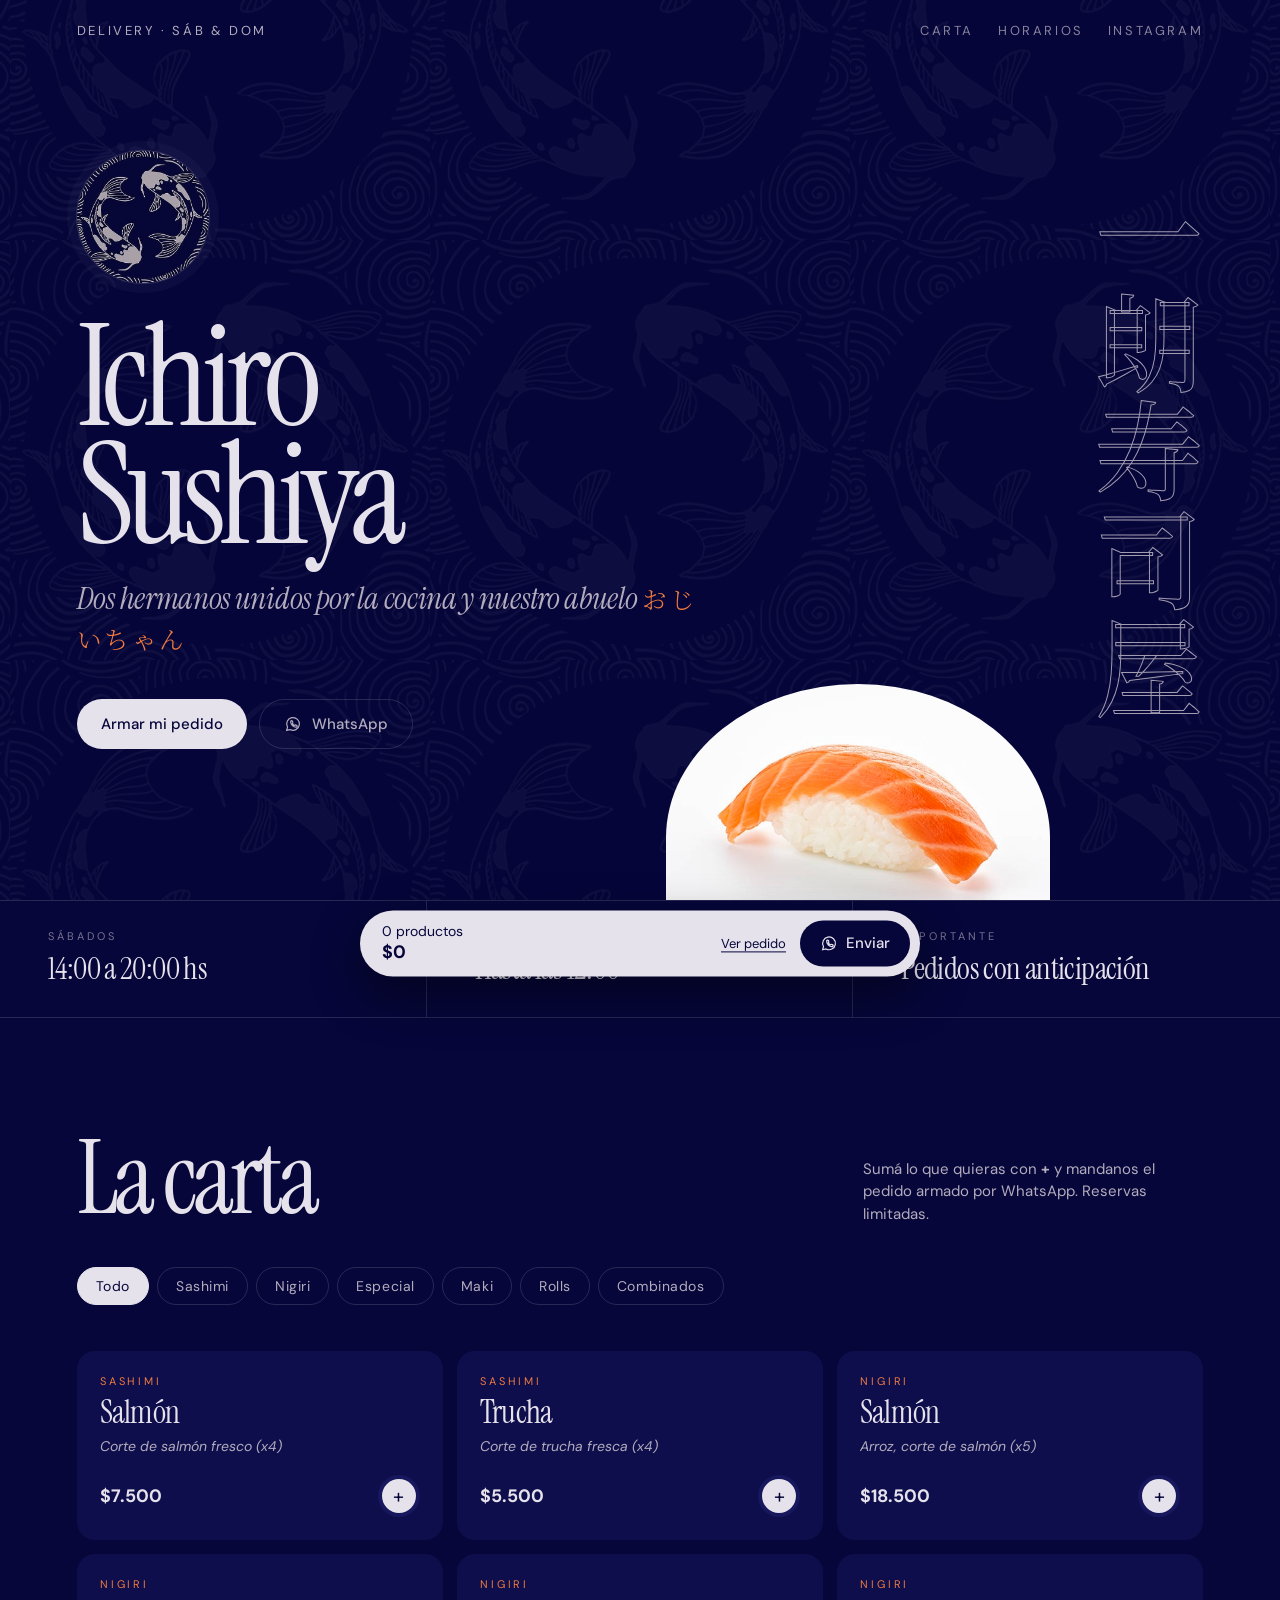
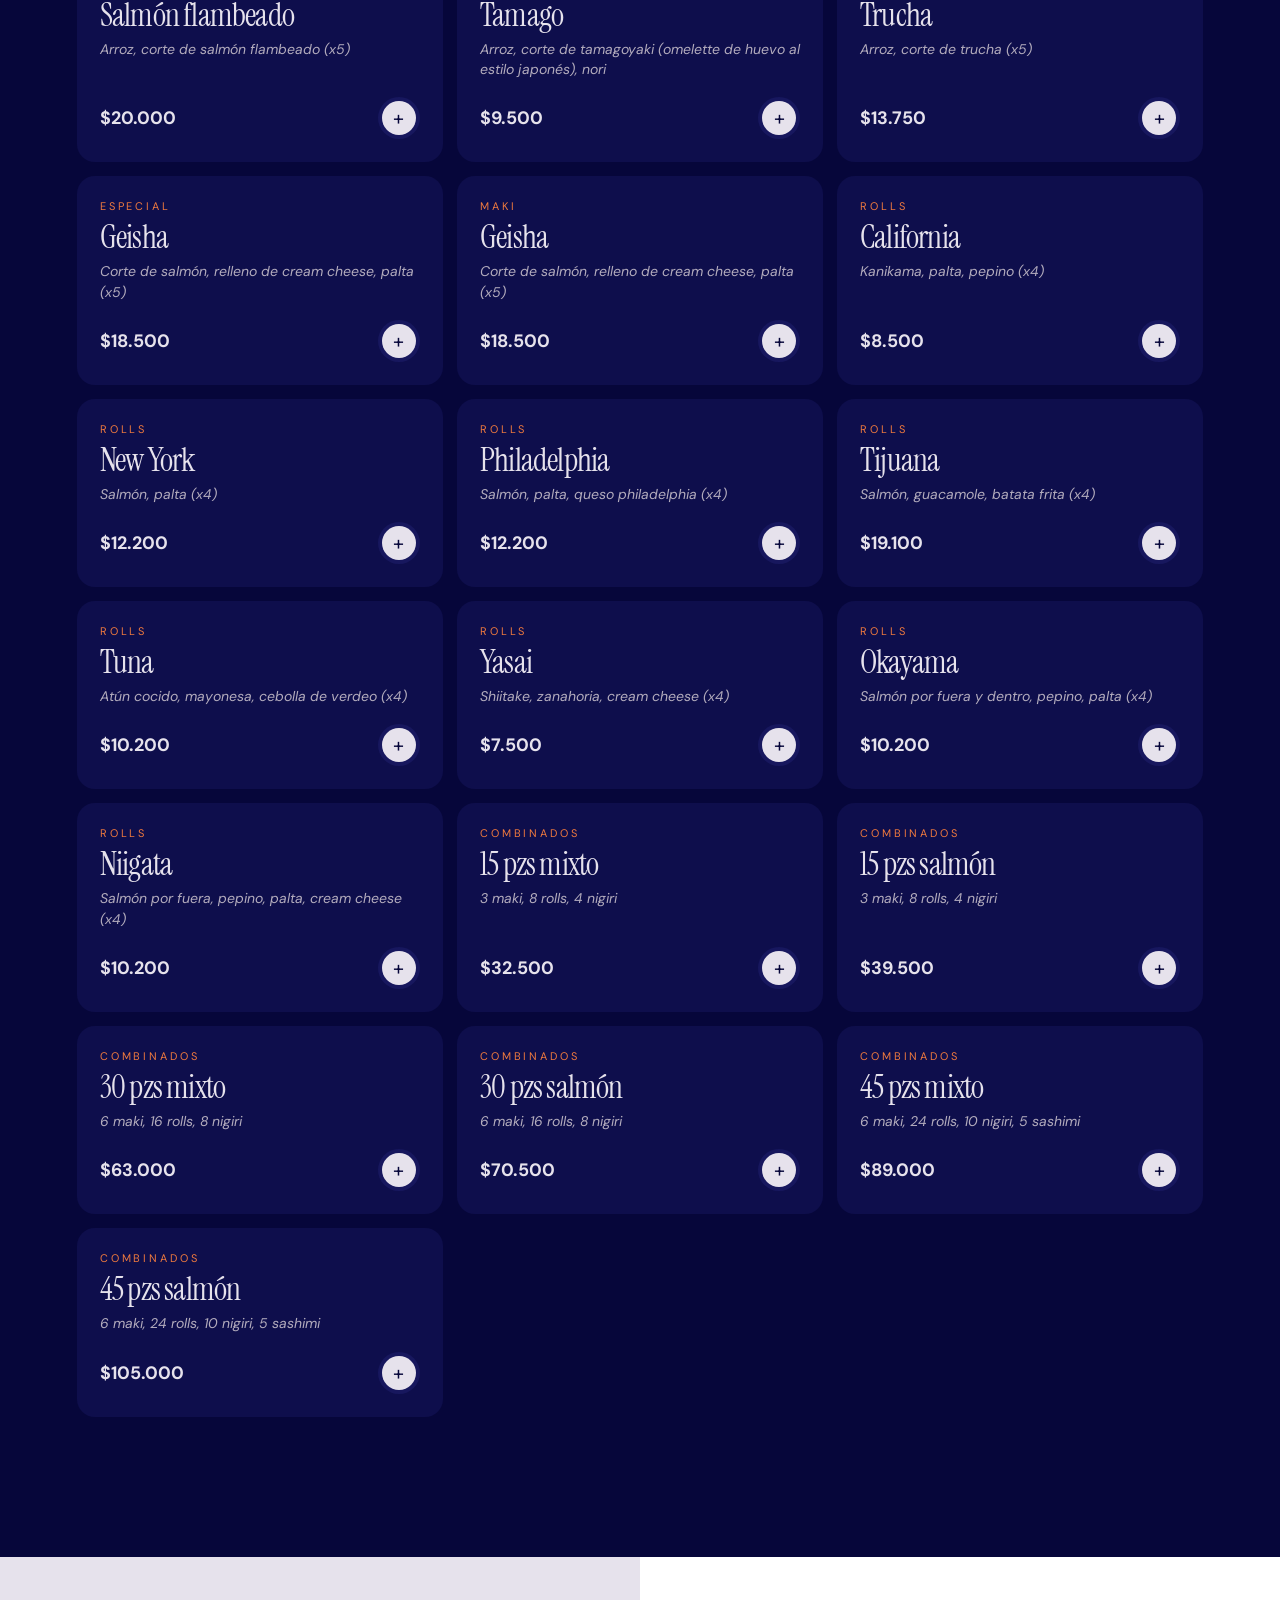
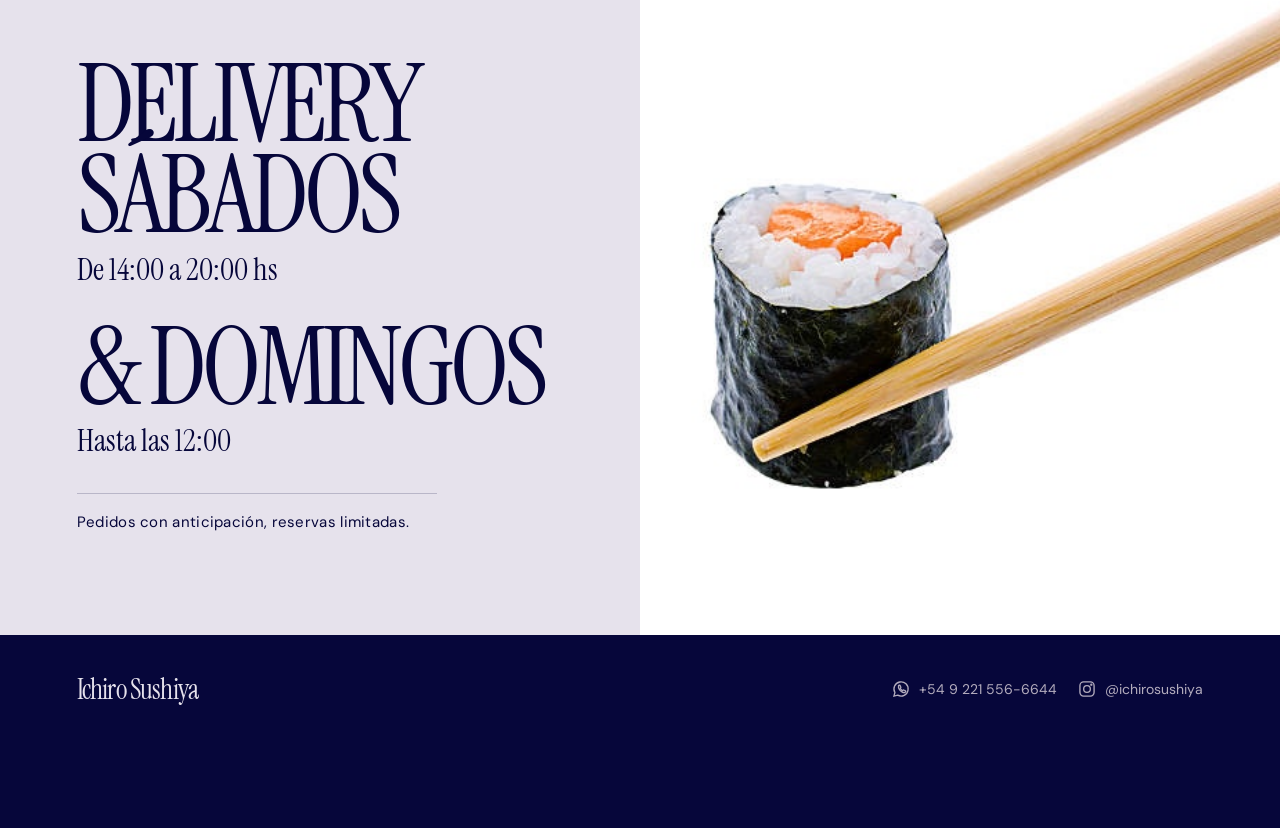
==== prototipo-b/index.html @ 8e9660f6 "Ichiro Sushiya: dos prototipos de la web (A Tríptico, B Noche) Co-Authored-By: Claude Opus 5.5 <nore" ====
<!doctype html>
<html lang="es">
<head>
<meta charset="utf-8">
<meta name="viewport" content="width=device-width, initial-scale=1">
<title>Ichiro Sushiya</title>
<meta name="description" content="Ichiro Sushiya — armá tu pedido y mandalo por WhatsApp. Delivery sábados y domingos.">
<link rel="preconnect" href="https://fonts.googleapis.com">
<link rel="preconnect" href="https://fonts.gstatic.com" crossorigin>
<!-- Fuentes provisorias: se reemplazan cuando lleguen las del Canva -->
<link href="https://fonts.googleapis.com/css2?family=Instrument+Serif:ital@0;1&family=DM+Sans:ital,wght@0,400;0,500;0,700;1,400&family=Noto+Serif+JP:wght@300;500&display=swap" rel="stylesheet">
<style>
  :root {
    --navy: #06063a;
    --navy-2: #0e0e4c;
    --navy-3: #17175e;
    --lila: #b3acbd;
    --lila-claro: #e6e2ec;
    --salmon: #f07a3e;
    --linea: rgba(179, 172, 189, .2);
    --font-display: "Instrument Serif", Georgia, serif;
    --font-body: "DM Sans", system-ui, sans-serif;
    --font-jp: "Noto Serif JP", serif;
  }
  * { box-sizing: border-box; margin: 0; padding: 0; }
  html { scroll-behavior: smooth; }
  body { background: var(--navy); color: var(--lila); font-family: var(--font-body); -webkit-font-smoothing: antialiased; overflow-x: hidden; }
  a { color: inherit; }
  button { font: inherit; color: inherit; background: none; border: 0; cursor: pointer; }

  /* ---------- Hero ---------- */
  .hero { position: relative; min-height: 100svh; display: grid; grid-template-columns: 1fr auto; align-items: center; padding: 32px clamp(16px, 6vw, 96px); overflow: hidden; }
  .hero::before { /* olas del koi de fondo */
    content: ""; position: absolute; inset: -10%; background: url(../assets/img/koi.jpg) center/420px repeat; opacity: .05; pointer-events: none;
  }
  .top { position: absolute; inset: 0 0 auto 0; display: flex; justify-content: space-between; align-items: center; padding: 22px clamp(16px, 6vw, 96px); z-index: 2; font-size: 13px; letter-spacing: .2em; text-transform: uppercase; }
  .top a { text-decoration: none; opacity: .75; }
  .top a:hover { opacity: 1; }
  .top nav { display: flex; gap: 24px; }
  .hero-texto { position: relative; z-index: 1; max-width: 640px; }
  .hero-texto .koi { width: 132px; aspect-ratio: 1; border-radius: 50%; background: url(../assets/img/koi.jpg) center/cover; margin-bottom: 36px; animation: girar 50s linear infinite; box-shadow: 0 0 0 1px var(--linea), 0 0 0 10px rgba(179,172,189,.04); }
  @keyframes girar { to { transform: rotate(360deg); } }
  .hero h1 { font-family: var(--font-display); font-weight: 400; font-size: clamp(64px, 11vw, 168px); line-height: .84; letter-spacing: -.05em; color: var(--lila-claro); }
  .hero .lema { font-family: var(--font-display); font-style: italic; font-size: clamp(22px, 2.4vw, 32px); margin-top: 24px; letter-spacing: -.01em; }
  .hero .lema span { font-family: var(--font-jp); font-style: normal; font-weight: 300; font-size: .8em; letter-spacing: .1em; color: var(--salmon); }
  .hero .acciones { display: flex; flex-wrap: wrap; gap: 12px; margin-top: 40px; }
  .btn { display: inline-flex; align-items: center; gap: 10px; padding: 14px 24px; border-radius: 999px; font-weight: 500; font-size: 15px; text-decoration: none; transition: transform .15s, background .2s; }
  .btn:active { transform: scale(.97); }
  .btn-1 { background: var(--lila-claro); color: var(--navy); }
  .btn-1:hover { background: #fff; }
  .btn-2 { border: 1px solid var(--linea); }
  .btn-2:hover { background: var(--navy-2); }
  .btn svg { width: 18px; height: 18px; }
  .kanji { position: relative; z-index: 1; writing-mode: vertical-rl; font-family: var(--font-jp); font-weight: 500; font-size: clamp(72px, 12vh, 132px); line-height: 1.02; color: transparent; -webkit-text-stroke: 1px var(--lila); opacity: .9; }
  .salmon-flota { position: absolute; right: clamp(120px, 18vw, 300px); bottom: -40px; width: clamp(260px, 30vw, 460px); aspect-ratio: 1.5; background: url(../assets/img/nigiri.jpg) center/cover; border-radius: 50% 50% 0 0 / 60% 60% 0 0; mix-blend-mode: normal; z-index: 0; filter: saturate(1.05); }

  /* ---------- Info strip ---------- */
  .strip { display: grid; grid-template-columns: repeat(3, 1fr); border-block: 1px solid var(--linea); }
  .strip div { padding: 28px clamp(16px, 4vw, 48px); border-right: 1px solid var(--linea); }
  .strip div:last-child { border-right: 0; }
  .strip small { display: block; font-size: 11px; letter-spacing: .28em; text-transform: uppercase; opacity: .65; margin-bottom: 6px; }
  .strip b { font-family: var(--font-display); font-weight: 400; font-size: clamp(24px, 2.4vw, 32px); color: var(--lila-claro); letter-spacing: -.02em; }

  /* ---------- Carta con pedido ---------- */
  .carta { padding: clamp(64px, 9vw, 120px) clamp(16px, 6vw, 96px) 140px; }
  .carta-head { display: flex; flex-wrap: wrap; align-items: end; justify-content: space-between; gap: 16px; margin-bottom: 28px; }
  .carta-head h2 { font-family: var(--font-display); font-weight: 400; font-size: clamp(52px, 8vw, 110px); line-height: .9; letter-spacing: -.045em; color: var(--lila-claro); }
  .carta-head p { max-width: 340px; font-size: 15px; line-height: 1.5; }
  .tabs { position: sticky; top: 0; z-index: 5; display: flex; gap: 8px; overflow-x: auto; padding: 14px 0; margin-bottom: 32px; background: var(--navy); scrollbar-width: none; }
  .tabs::-webkit-scrollbar { display: none; }
  .tabs button { flex: none; padding: 9px 18px; border-radius: 999px; border: 1px solid var(--linea); font-size: 14px; letter-spacing: .04em; transition: background .2s, color .2s; }
  .tabs button[aria-pressed="true"] { background: var(--lila-claro); color: var(--navy); border-color: var(--lila-claro); }
  .grid { display: grid; grid-template-columns: repeat(auto-fill, minmax(280px, 1fr)); gap: 14px; }
  .card { display: flex; flex-direction: column; gap: 8px; padding: 22px; border-radius: 18px; background: var(--navy-2); border: 1px solid transparent; transition: border-color .2s; }
  .card:hover { border-color: var(--linea); }
  .card .cat { font-size: 11px; letter-spacing: .26em; text-transform: uppercase; color: var(--salmon); }
  .card h3 { font-family: var(--font-display); font-weight: 400; font-size: 32px; line-height: 1; letter-spacing: -.025em; color: var(--lila-claro); }
  .card p { font-size: 14px; line-height: 1.45; font-style: italic; flex: 1; }
  .card .pie { display: flex; align-items: center; justify-content: space-between; margin-top: 10px; }
  .card .precio { font-weight: 700; font-size: 18px; color: var(--lila-claro); font-variant-numeric: tabular-nums; }
  .qty { display: flex; align-items: center; gap: 4px; background: var(--navy-3); border-radius: 999px; padding: 4px; }
  .qty button { width: 34px; height: 34px; border-radius: 50%; display: grid; place-items: center; font-size: 20px; line-height: 1; }
  .qty button:hover { background: rgba(255,255,255,.08); }
  .qty .mas { background: var(--lila-claro); color: var(--navy); }
  .qty .mas:hover { background: #fff; }
  .qty span { min-width: 20px; text-align: center; font-weight: 700; font-variant-numeric: tabular-nums; }
  .qty:not(.activa) .menos, .qty:not(.activa) span { display: none; }

  /* ---------- Barra de pedido ---------- */
  .pedido { position: fixed; left: 50%; bottom: 16px; z-index: 30; width: min(calc(100% - 32px), 560px); transform: translate(-50%, 140%); transition: transform .35s cubic-bezier(.2,.8,.2,1); }
  .pedido.visible { transform: translate(-50%, 0); }
  .pedido-barra { display: flex; align-items: center; gap: 14px; padding: 10px 10px 10px 22px; border-radius: 999px; background: var(--lila-claro); color: var(--navy); box-shadow: 0 18px 50px rgba(0,0,0,.45); }
  .pedido-barra .res { flex: 1; font-size: 14px; line-height: 1.25; }
  .pedido-barra .res b { display: block; font-size: 18px; font-variant-numeric: tabular-nums; }
  .pedido-barra .ver { font-size: 13px; text-decoration: underline; text-underline-offset: 3px; }
  .pedido-barra .enviar { display: inline-flex; align-items: center; gap: 8px; background: var(--navy); color: var(--lila-claro); padding: 13px 20px; border-radius: 999px; font-weight: 500; font-size: 15px; text-decoration: none; }
  .pedido-barra .enviar svg { width: 18px; height: 18px; }
  .detalle { display: none; margin-bottom: 10px; padding: 18px 22px; border-radius: 22px; background: var(--lila-claro); color: var(--navy); box-shadow: 0 18px 50px rgba(0,0,0,.45); max-height: 50vh; overflow: auto; }
  .pedido.abierto .detalle { display: block; }
  .detalle li { display: flex; justify-content: space-between; gap: 12px; padding: 8px 0; border-bottom: 1px solid rgba(6,6,58,.12); font-size: 15px; list-style: none; }
  .detalle li:last-child { border-bottom: 0; }
  .detalle .vaciar { margin-top: 10px; font-size: 13px; text-decoration: underline; opacity: .7; }

  /* ---------- Delivery ---------- */
  .delivery { display: grid; grid-template-columns: 1fr 1fr; align-items: stretch; background: var(--lila-claro); color: var(--navy); }
  .delivery .txt { padding: clamp(56px, 8vw, 110px) clamp(16px, 6vw, 96px); }
  .delivery h2 { font-family: var(--font-display); font-weight: 400; font-size: clamp(56px, 8.5vw, 124px); line-height: .84; letter-spacing: -.045em; text-transform: uppercase; }
  .delivery .h { font-family: var(--font-display); font-size: clamp(22px, 2.4vw, 32px); margin: 8px 0 32px; }
  .delivery .aviso { font-size: 15px; letter-spacing: .02em; border-top: 1px solid rgba(6,6,58,.2); padding-top: 18px; max-width: 360px; }
  .delivery .foto { background: #fff url(../assets/img/maki.jpg) center/cover no-repeat; min-height: 380px; }

  footer { display: flex; flex-wrap: wrap; gap: 20px; justify-content: space-between; align-items: center; padding: 36px clamp(16px, 6vw, 96px) 120px; font-size: 14px; }
  footer .redes { display: flex; gap: 20px; }
  footer .redes a { display: inline-flex; gap: 8px; align-items: center; text-decoration: none; }
  footer svg { width: 20px; height: 20px; }
  footer .marca { font-family: var(--font-display); font-size: 28px; letter-spacing: -.03em; color: var(--lila-claro); }

  @media (max-width: 820px) {
    .top nav { display: none; }
    .hero { grid-template-columns: 1fr; align-content: center; padding-top: 88px; padding-bottom: 220px; }
    .kanji { position: absolute; right: 12px; top: 84px; font-size: 56px; opacity: .5; }
    .salmon-flota { right: -40px; width: 300px; }
    .strip { grid-template-columns: 1fr; }
    .strip div { border-right: 0; border-bottom: 1px solid var(--linea); }
    .strip div:last-child { border-bottom: 0; }
    .delivery { grid-template-columns: 1fr; }
    .pedido-barra .ver { display: none; }
  }
</style>
</head>
<body>

<svg width="0" height="0" style="position:absolute">
  <symbol id="i-wa" viewBox="0 0 24 24"><path fill="none" stroke="currentColor" stroke-width="1.6" d="M3.5 20.5l1.2-4.3A8.5 8.5 0 1 1 8 19.4zM9 8.2c.3-.6.6-.7 1-.7h.5c.2 0 .4.1.5.4l.8 1.8c.1.2 0 .5-.1.7l-.6.7c.6 1.2 1.6 2.2 2.8 2.8l.7-.6c.2-.2.5-.2.7-.1l1.8.8c.3.1.4.3.4.5v.5c0 .4-.1.7-.7 1-.6.3-1.6.5-3.3-.3a9 9 0 0 1-4-4c-.8-1.7-.6-2.7-.3-3.3z"/></symbol>
  <symbol id="i-ig" viewBox="0 0 24 24"><g fill="none" stroke="currentColor" stroke-width="1.6"><rect x="3.5" y="3.5" width="17" height="17" rx="4.5"/><circle cx="12" cy="12" r="4"/><circle cx="17.2" cy="6.8" r=".6" fill="currentColor"/></g></symbol>
</svg>

<header class="hero">
  <div class="top">
    <span>Delivery · Sáb &amp; Dom</span>
    <nav><a href="#carta">Carta</a><a href="#delivery">Horarios</a><a class="js-ig" href="#" target="_blank" rel="noopener">Instagram</a></nav>
  </div>
  <div class="hero-texto">
    <div class="koi" role="img" aria-label="Dos peces koi"></div>
    <h1>Ichiro<br>Sushiya</h1>
    <p class="lema">Dos hermanos unidos por la cocina y nuestro abuelo <span lang="ja">おじいちゃん</span></p>
    <div class="acciones">
      <a class="btn btn-1" href="#carta">Armar mi pedido</a>
      <a class="btn btn-2 js-wa" href="#" target="_blank" rel="noopener"><svg><use href="#i-wa"/></svg>WhatsApp</a>
    </div>
  </div>
  <div class="kanji" lang="ja" aria-hidden="true">一朗寿司屋</div>
  <div class="salmon-flota" aria-hidden="true"></div>
</header>

<div class="strip">
  <div><small>Sábados</small><b>14:00 a 20:00 hs</b></div>
  <div><small>Domingos</small><b>Hasta las 12:00</b></div>
  <div><small>Importante</small><b>Pedidos con anticipación</b></div>
</div>

<section class="carta" id="carta">
  <div class="carta-head">
    <h2>La carta</h2>
    <p>Sumá lo que quieras con <b>+</b> y mandanos el pedido armado por WhatsApp. Reservas limitadas.</p>
  </div>
  <div class="tabs" id="tabs" role="toolbar" aria-label="Categorías"></div>
  <div class="grid" id="grid"></div>
</section>

<section class="delivery" id="delivery">
  <div class="txt">
    <h2>Delivery<br>sábados</h2>
    <div class="h">De 14:00 a 20:00 hs</div>
    <h2>&amp; domingos</h2>
    <div class="h">Hasta las 12:00</div>
    <p class="aviso">Pedidos con anticipación, reservas limitadas.</p>
  </div>
  <div class="foto" role="img" aria-label="Maki de salmón con palitos"></div>
</section>

<footer>
  <span class="marca">Ichiro Sushiya</span>
  <div class="redes">
    <a class="js-wa" href="#" target="_blank" rel="noopener"><svg><use href="#i-wa"/></svg><span class="js-wa-label"></span></a>
    <a class="js-ig" href="#" target="_blank" rel="noopener"><svg><use href="#i-ig"/></svg><span class="js-ig-label"></span></a>
  </div>
</footer>

<div class="pedido" id="pedido">
  <div class="detalle"><ul id="detalle-lista"></ul><button class="vaciar" id="vaciar">Vaciar pedido</button></div>
  <div class="pedido-barra">
    <div class="res"><span id="res-cant"></span><b id="res-total"></b></div>
    <button class="ver" id="ver">Ver pedido</button>
    <a class="enviar" id="enviar" href="#" target="_blank" rel="noopener"><svg><use href="#i-wa"/></svg>Enviar</a>
  </div>
</div>

<script src="../assets/menu.js"></script>
<script>
  const D = window.ICHIRO;
  const waBase = "https://wa.me/" + D.whatsapp + "?text=";
  document.querySelectorAll(".js-wa").forEach(a => a.href = waBase + encodeURIComponent("¡Hola Ichiro Sushiya! Quiero hacer un pedido."));
  document.querySelectorAll(".js-ig").forEach(a => a.href = "https://instagram.com/" + D.instagram);
  document.querySelectorAll(".js-wa-label").forEach(s => s.textContent = D.whatsappLabel);
  document.querySelectorAll(".js-ig-label").forEach(s => s.textContent = "@" + D.instagram);

  const esc = s => s.replace(/[&<>"]/g, c => ({ "&": "&amp;", "<": "&lt;", ">": "&gt;", '"': "&quot;" }[c]));
  const items = D.categorias.flatMap(c => c.items.map((it, i) => ({ ...it, id: c.id + "-" + i, cat: c.nombre, catId: c.id })));
  const carrito = {};
  let filtro = "todo";

  // Tabs
  const tabs = document.getElementById("tabs");
  tabs.innerHTML = [{ id: "todo", nombre: "Todo" }, ...D.categorias]
    .map(c => `<button data-cat="${c.id}" aria-pressed="${c.id === filtro}">${esc(c.nombre)}</button>`).join("");
  tabs.addEventListener("click", e => {
    const b = e.target.closest("button"); if (!b) return;
    filtro = b.dataset.cat;
    tabs.querySelectorAll("button").forEach(x => x.setAttribute("aria-pressed", x === b));
    pintar();
  });

  // Tarjetas
  const grid = document.getElementById("grid");
  function pintar() {
    grid.innerHTML = items.filter(it => filtro === "todo" || it.catId === filtro).map(it => {
      const q = carrito[it.id] || 0;
      return `<article class="card">
        <span class="cat">${esc(it.cat)}</span>
        <h3>${esc(it.n)}</h3>
        <p>${esc(it.d)}</p>
        <div class="pie">
          <span class="precio">${precio(it.p)}</span>
          <div class="qty ${q ? "activa" : ""}" data-id="${it.id}">
            <button class="menos" aria-label="Quitar ${esc(it.n)}">−</button>
            <span>${q}</span>
            <button class="mas" aria-label="Agregar ${esc(it.n)}">+</button>
          </div>
        </div>
      </article>`;
    }).join("");
  }
  grid.addEventListener("click", e => {
    const b = e.target.closest("button"); if (!b) return;
    const id = b.parentElement.dataset.id;
    carrito[id] = Math.max(0, (carrito[id] || 0) + (b.classList.contains("mas") ? 1 : -1));
    if (!carrito[id]) delete carrito[id];
    pintar(); actualizar();
  });

  // Pedido
  const pedido = document.getElementById("pedido");
  function actualizar() {
    const sel = items.filter(it => carrito[it.id]);
    const cant = sel.reduce((s, it) => s + carrito[it.id], 0);
    const total = sel.reduce((s, it) => s + carrito[it.id] * it.p, 0);
    pedido.classList.toggle("visible", cant > 0);
    if (!cant) pedido.classList.remove("abierto");
    document.getElementById("res-cant").textContent = cant + (cant === 1 ? " producto" : " productos");
    document.getElementById("res-total").textContent = precio(total);
    document.getElementById("detalle-lista").innerHTML = sel.map(it =>
      `<li><span>${carrito[it.id]} × ${esc(it.cat)} ${esc(it.n)}</span><b>${precio(carrito[it.id] * it.p)}</b></li>`).join("");
    const msg = "¡Hola Ichiro Sushiya! Quiero hacer este pedido:\n\n" +
      sel.map(it => `• ${carrito[it.id]} × ${it.cat} ${it.n} — ${precio(carrito[it.id] * it.p)}`).join("\n") +
      `\n\nTotal: ${precio(total)}\n\nDía y horario: `;
    document.getElementById("enviar").href = waBase + encodeURIComponent(msg);
  }
  document.getElementById("ver").onclick = () => pedido.classList.toggle("abierto");
  document.getElementById("vaciar").onclick = () => { for (const k in carrito) delete carrito[k]; pintar(); actualizar(); };

  pintar(); actualizar();
</script>
</body>
</html>
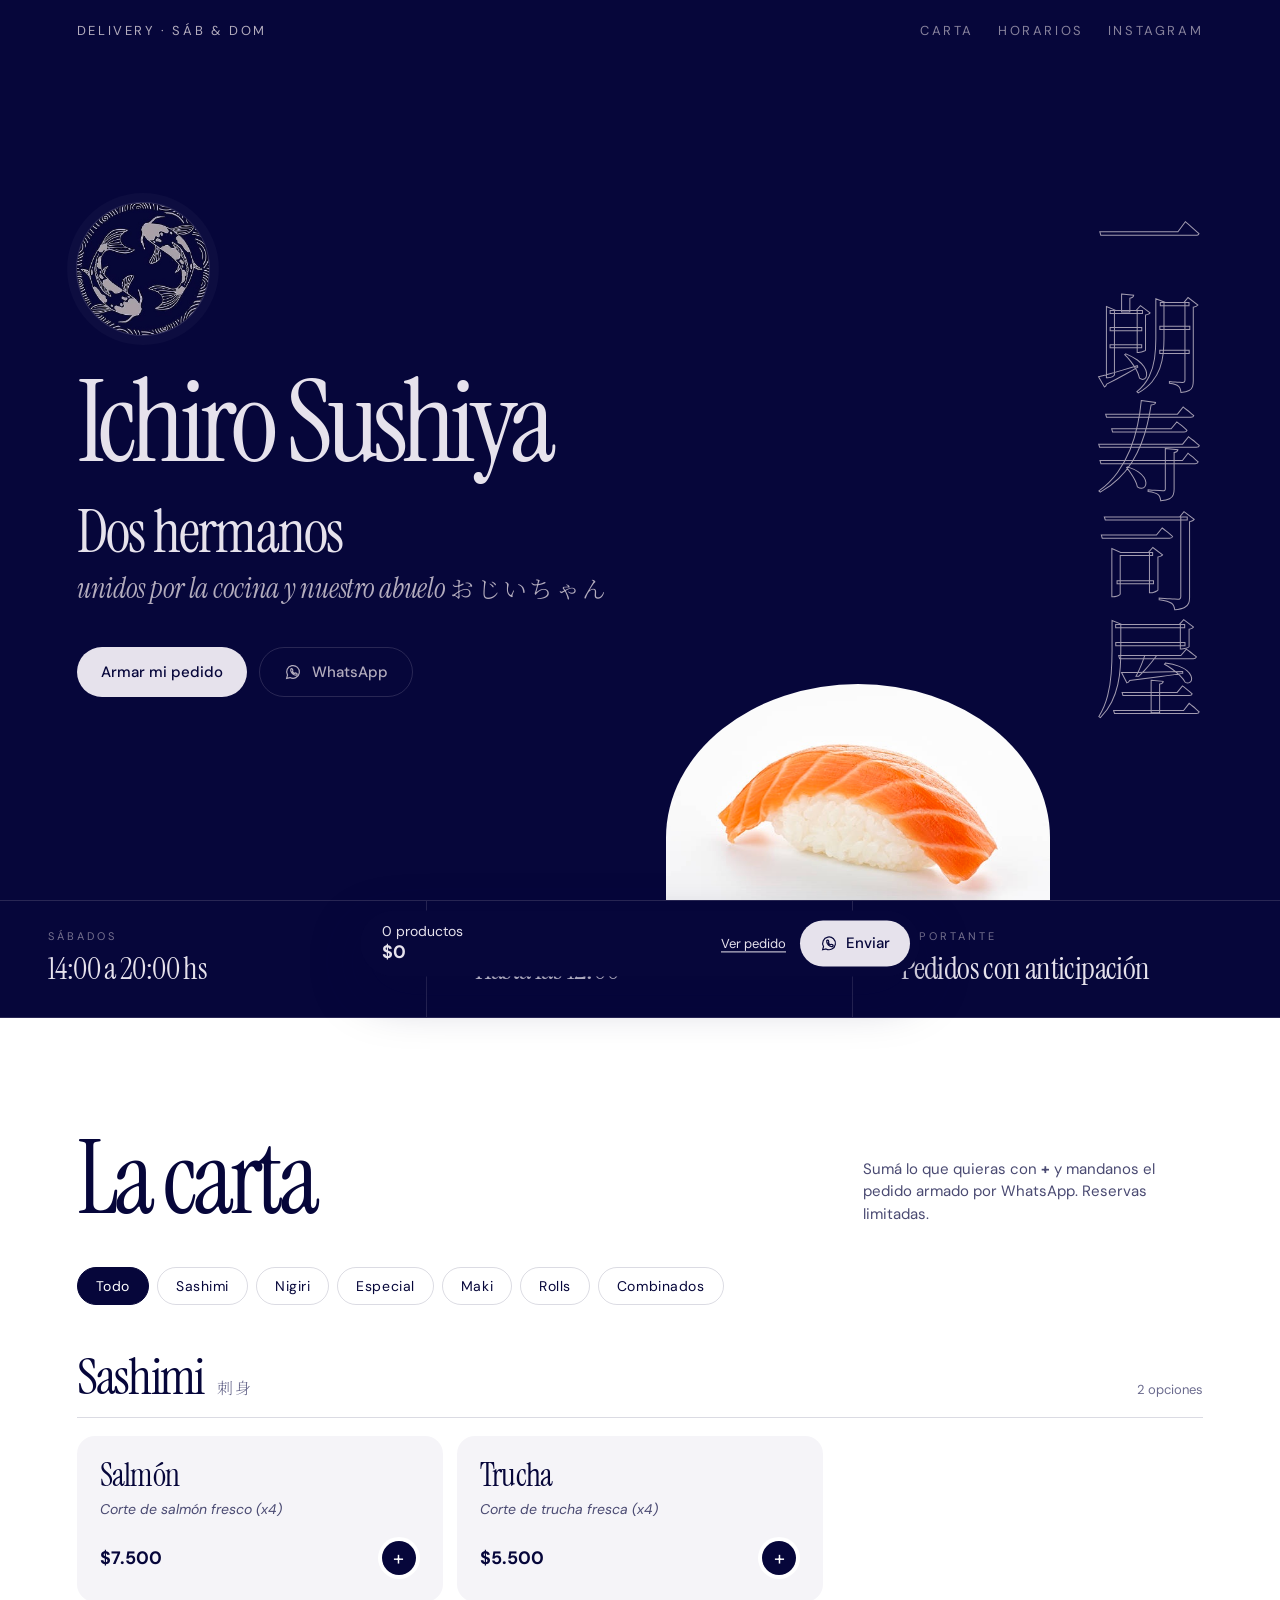
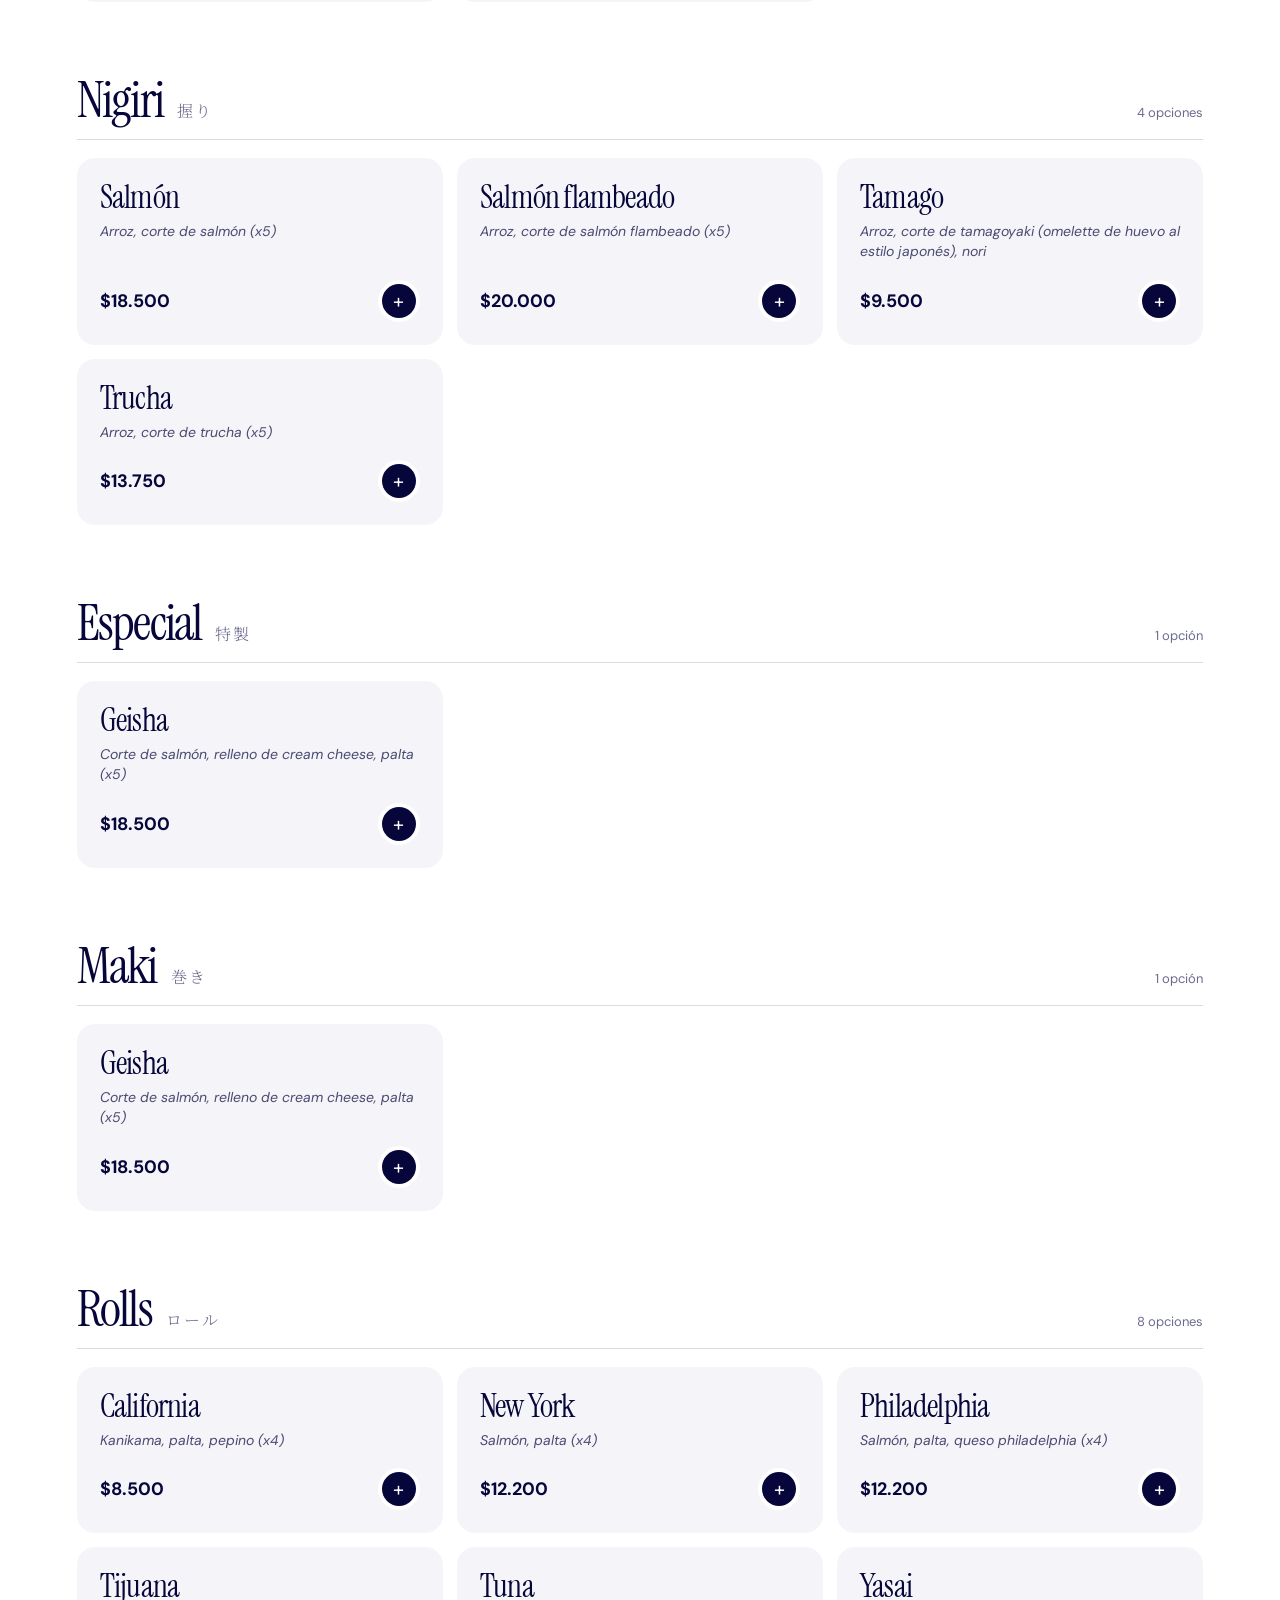
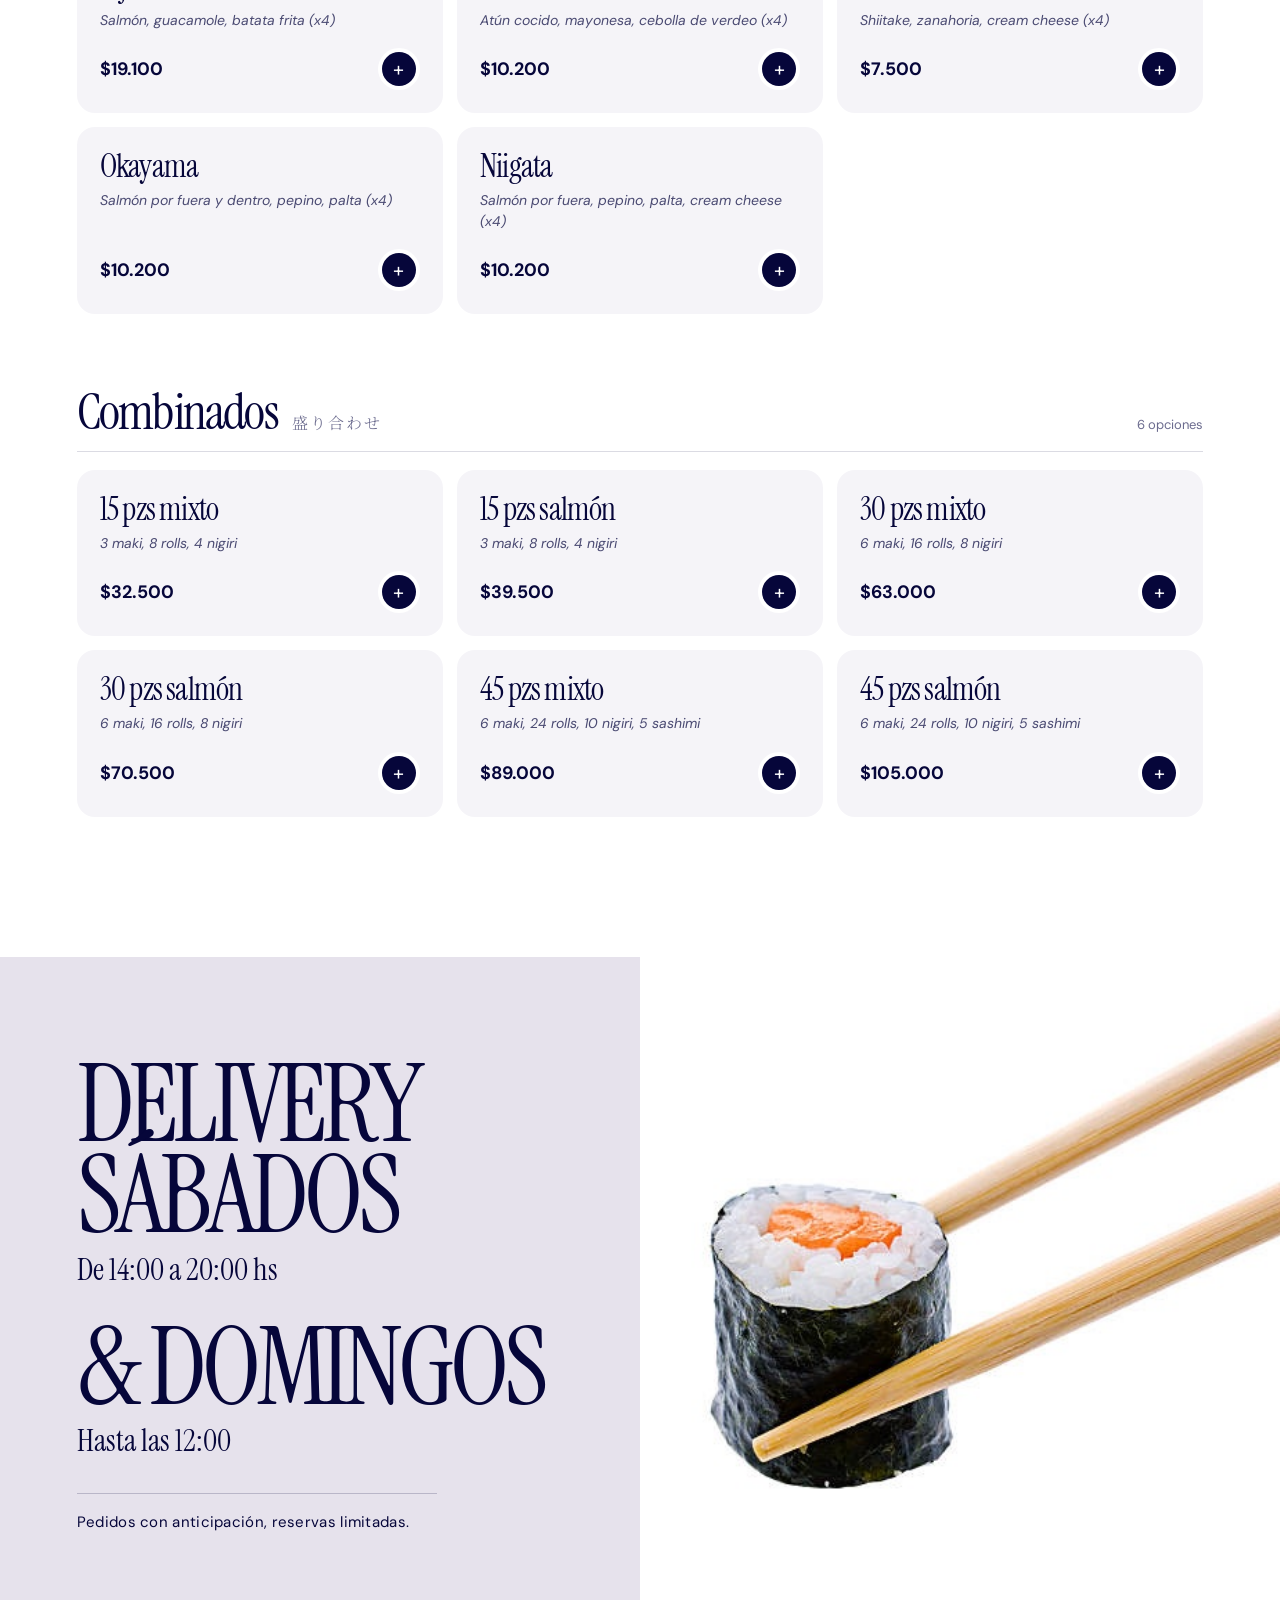
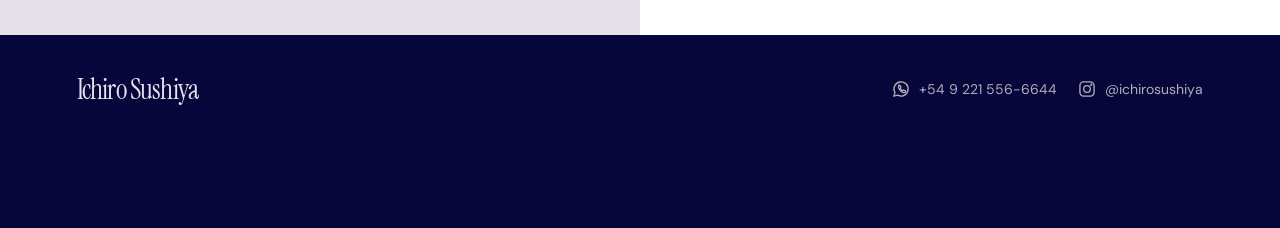
==== commit 06fd7b58: "Prototipo B: fondo liso, nombre en una línea, «Dos hermanos» destacado y carta en blanco por seccion" ====
--- a/prototipo-b/index.html
+++ b/prototipo-b/index.html
@@ -30,19 +30,18 @@
 
   /* ---------- Hero ---------- */
   .hero { position: relative; min-height: 100svh; display: grid; grid-template-columns: 1fr auto; align-items: center; padding: 32px clamp(16px, 6vw, 96px); overflow: hidden; }
-  .hero::before { /* olas del koi de fondo */
-    content: ""; position: absolute; inset: -10%; background: url(../assets/img/koi.jpg) center/420px repeat; opacity: .05; pointer-events: none;
-  }
   .top { position: absolute; inset: 0 0 auto 0; display: flex; justify-content: space-between; align-items: center; padding: 22px clamp(16px, 6vw, 96px); z-index: 2; font-size: 13px; letter-spacing: .2em; text-transform: uppercase; }
   .top a { text-decoration: none; opacity: .75; }
   .top a:hover { opacity: 1; }
   .top nav { display: flex; gap: 24px; }
-  .hero-texto { position: relative; z-index: 1; max-width: 640px; }
+  .hero-texto { position: relative; z-index: 1; max-width: 900px; }
   .hero-texto .koi { width: 132px; aspect-ratio: 1; border-radius: 50%; background: url(../assets/img/koi.jpg) center/cover; margin-bottom: 36px; animation: girar 50s linear infinite; box-shadow: 0 0 0 1px var(--linea), 0 0 0 10px rgba(179,172,189,.04); }
   @keyframes girar { to { transform: rotate(360deg); } }
-  .hero h1 { font-family: var(--font-display); font-weight: 400; font-size: clamp(64px, 11vw, 168px); line-height: .84; letter-spacing: -.05em; color: var(--lila-claro); }
-  .hero .lema { font-family: var(--font-display); font-style: italic; font-size: clamp(22px, 2.4vw, 32px); margin-top: 24px; letter-spacing: -.01em; }
-  .hero .lema span { font-family: var(--font-jp); font-style: normal; font-weight: 300; font-size: .8em; letter-spacing: .1em; color: var(--salmon); }
+  .hero h1 { font-family: var(--font-display); font-weight: 400; font-size: clamp(44px, 9vw, 136px); line-height: .9; letter-spacing: -.05em; color: var(--lila-claro); white-space: nowrap; }
+  .hero .lema { margin-top: 28px; }
+  .hero .lema strong { display: block; font-family: var(--font-display); font-weight: 400; font-size: clamp(36px, 4.6vw, 64px); line-height: 1; letter-spacing: -.03em; color: var(--lila-claro); }
+  .hero .lema > span { display: block; font-family: var(--font-display); font-style: italic; font-size: clamp(20px, 2.2vw, 28px); margin-top: 8px; letter-spacing: -.01em; }
+  .hero .lema [lang="ja"] { font-family: var(--font-jp); font-style: normal; font-weight: 300; font-size: .85em; letter-spacing: .1em; white-space: nowrap; }
   .hero .acciones { display: flex; flex-wrap: wrap; gap: 12px; margin-top: 40px; }
   .btn { display: inline-flex; align-items: center; gap: 10px; padding: 14px 24px; border-radius: 999px; font-weight: 500; font-size: 15px; text-decoration: none; transition: transform .15s, background .2s; }
   .btn:active { transform: scale(.97); }
@@ -62,42 +61,49 @@
   .strip b { font-family: var(--font-display); font-weight: 400; font-size: clamp(24px, 2.4vw, 32px); color: var(--lila-claro); letter-spacing: -.02em; }
 
   /* ---------- Carta con pedido ---------- */
-  .carta { padding: clamp(64px, 9vw, 120px) clamp(16px, 6vw, 96px) 140px; }
+  /* Fondo blanco para que la carta resalte */
+  .carta { background: #fff; color: var(--navy); padding: clamp(64px, 9vw, 120px) clamp(16px, 6vw, 96px) 140px; --linea-c: rgba(6, 6, 58, .14); }
   .carta-head { display: flex; flex-wrap: wrap; align-items: end; justify-content: space-between; gap: 16px; margin-bottom: 28px; }
-  .carta-head h2 { font-family: var(--font-display); font-weight: 400; font-size: clamp(52px, 8vw, 110px); line-height: .9; letter-spacing: -.045em; color: var(--lila-claro); }
-  .carta-head p { max-width: 340px; font-size: 15px; line-height: 1.5; }
-  .tabs { position: sticky; top: 0; z-index: 5; display: flex; gap: 8px; overflow-x: auto; padding: 14px 0; margin-bottom: 32px; background: var(--navy); scrollbar-width: none; }
+  .carta-head h2 { font-family: var(--font-display); font-weight: 400; font-size: clamp(52px, 8vw, 110px); line-height: .9; letter-spacing: -.045em; }
+  .carta-head p { max-width: 340px; font-size: 15px; line-height: 1.5; color: #4a4a72; }
+  .tabs { position: sticky; top: 0; z-index: 5; display: flex; gap: 8px; overflow-x: auto; padding: 14px 0; margin-bottom: 16px; background: #fff; scrollbar-width: none; }
   .tabs::-webkit-scrollbar { display: none; }
-  .tabs button { flex: none; padding: 9px 18px; border-radius: 999px; border: 1px solid var(--linea); font-size: 14px; letter-spacing: .04em; transition: background .2s, color .2s; }
-  .tabs button[aria-pressed="true"] { background: var(--lila-claro); color: var(--navy); border-color: var(--lila-claro); }
+  .tabs button { flex: none; padding: 9px 18px; border-radius: 999px; border: 1px solid var(--linea-c); font-size: 14px; letter-spacing: .04em; transition: background .2s, color .2s; }
+  .tabs button:hover { border-color: var(--navy); }
+  .tabs button[aria-pressed="true"] { background: var(--navy); color: #fff; border-color: var(--navy); }
+  .grupo { scroll-margin-top: 80px; }
+  .grupo + .grupo { margin-top: 56px; }
+  .subtitulo { display: flex; align-items: baseline; gap: 14px; padding: 16px 0 14px; margin-bottom: 18px; border-bottom: 1px solid var(--linea-c); }
+  .subtitulo h3 { font-family: var(--font-display); font-weight: 400; font-size: clamp(36px, 4vw, 52px); line-height: 1; letter-spacing: -.035em; }
+  .subtitulo span { font-family: var(--font-jp); font-weight: 300; font-size: 16px; letter-spacing: .12em; color: #6b6b8e; }
+  .subtitulo small { margin-left: auto; font-size: 13px; color: #6b6b8e; }
   .grid { display: grid; grid-template-columns: repeat(auto-fill, minmax(280px, 1fr)); gap: 14px; }
-  .card { display: flex; flex-direction: column; gap: 8px; padding: 22px; border-radius: 18px; background: var(--navy-2); border: 1px solid transparent; transition: border-color .2s; }
-  .card:hover { border-color: var(--linea); }
-  .card .cat { font-size: 11px; letter-spacing: .26em; text-transform: uppercase; color: var(--salmon); }
-  .card h3 { font-family: var(--font-display); font-weight: 400; font-size: 32px; line-height: 1; letter-spacing: -.025em; color: var(--lila-claro); }
-  .card p { font-size: 14px; line-height: 1.45; font-style: italic; flex: 1; }
+  .card { display: flex; flex-direction: column; gap: 8px; padding: 22px; border-radius: 18px; background: #f5f4f8; border: 1px solid transparent; transition: border-color .2s; }
+  .card:hover { border-color: var(--linea-c); }
+  .card h4 { font-family: var(--font-display); font-weight: 400; font-size: 32px; line-height: 1; letter-spacing: -.025em; }
+  .card p { font-size: 14px; line-height: 1.45; font-style: italic; flex: 1; color: #4a4a72; }
   .card .pie { display: flex; align-items: center; justify-content: space-between; margin-top: 10px; }
-  .card .precio { font-weight: 700; font-size: 18px; color: var(--lila-claro); font-variant-numeric: tabular-nums; }
-  .qty { display: flex; align-items: center; gap: 4px; background: var(--navy-3); border-radius: 999px; padding: 4px; }
+  .card .precio { font-weight: 700; font-size: 18px; font-variant-numeric: tabular-nums; }
+  .qty { display: flex; align-items: center; gap: 4px; background: #fff; border-radius: 999px; padding: 4px; }
   .qty button { width: 34px; height: 34px; border-radius: 50%; display: grid; place-items: center; font-size: 20px; line-height: 1; }
-  .qty button:hover { background: rgba(255,255,255,.08); }
-  .qty .mas { background: var(--lila-claro); color: var(--navy); }
-  .qty .mas:hover { background: #fff; }
+  .qty button:hover { background: rgba(6,6,58,.06); }
+  .qty .mas { background: var(--navy); color: #fff; }
+  .qty .mas:hover { background: var(--navy-3); }
   .qty span { min-width: 20px; text-align: center; font-weight: 700; font-variant-numeric: tabular-nums; }
   .qty:not(.activa) .menos, .qty:not(.activa) span { display: none; }
 
   /* ---------- Barra de pedido ---------- */
   .pedido { position: fixed; left: 50%; bottom: 16px; z-index: 30; width: min(calc(100% - 32px), 560px); transform: translate(-50%, 140%); transition: transform .35s cubic-bezier(.2,.8,.2,1); }
   .pedido.visible { transform: translate(-50%, 0); }
-  .pedido-barra { display: flex; align-items: center; gap: 14px; padding: 10px 10px 10px 22px; border-radius: 999px; background: var(--lila-claro); color: var(--navy); box-shadow: 0 18px 50px rgba(0,0,0,.45); }
+  .pedido-barra { display: flex; align-items: center; gap: 14px; padding: 10px 10px 10px 22px; border-radius: 999px; background: var(--navy); color: var(--lila-claro); box-shadow: 0 18px 50px rgba(6,6,58,.35); }
   .pedido-barra .res { flex: 1; font-size: 14px; line-height: 1.25; }
   .pedido-barra .res b { display: block; font-size: 18px; font-variant-numeric: tabular-nums; }
   .pedido-barra .ver { font-size: 13px; text-decoration: underline; text-underline-offset: 3px; }
-  .pedido-barra .enviar { display: inline-flex; align-items: center; gap: 8px; background: var(--navy); color: var(--lila-claro); padding: 13px 20px; border-radius: 999px; font-weight: 500; font-size: 15px; text-decoration: none; }
+  .pedido-barra .enviar { display: inline-flex; align-items: center; gap: 8px; background: var(--lila-claro); color: var(--navy); padding: 13px 20px; border-radius: 999px; font-weight: 500; font-size: 15px; text-decoration: none; }
   .pedido-barra .enviar svg { width: 18px; height: 18px; }
-  .detalle { display: none; margin-bottom: 10px; padding: 18px 22px; border-radius: 22px; background: var(--lila-claro); color: var(--navy); box-shadow: 0 18px 50px rgba(0,0,0,.45); max-height: 50vh; overflow: auto; }
+  .detalle { display: none; margin-bottom: 10px; padding: 18px 22px; border-radius: 22px; background: var(--navy); color: var(--lila-claro); box-shadow: 0 18px 50px rgba(6,6,58,.35); max-height: 50vh; overflow: auto; }
   .pedido.abierto .detalle { display: block; }
-  .detalle li { display: flex; justify-content: space-between; gap: 12px; padding: 8px 0; border-bottom: 1px solid rgba(6,6,58,.12); font-size: 15px; list-style: none; }
+  .detalle li { display: flex; justify-content: space-between; gap: 12px; padding: 8px 0; border-bottom: 1px solid var(--linea); font-size: 15px; list-style: none; }
   .detalle li:last-child { border-bottom: 0; }
   .detalle .vaciar { margin-top: 10px; font-size: 13px; text-decoration: underline; opacity: .7; }
 
@@ -142,8 +148,8 @@
   </div>
   <div class="hero-texto">
     <div class="koi" role="img" aria-label="Dos peces koi"></div>
-    <h1>Ichiro<br>Sushiya</h1>
-    <p class="lema">Dos hermanos unidos por la cocina y nuestro abuelo <span lang="ja">おじいちゃん</span></p>
+    <h1>Ichiro Sushiya</h1>
+    <p class="lema"><strong>Dos hermanos</strong><span>unidos por la cocina y nuestro abuelo <span lang="ja">おじいちゃん</span></span></p>
     <div class="acciones">
       <a class="btn btn-1" href="#carta">Armar mi pedido</a>
       <a class="btn btn-2 js-wa" href="#" target="_blank" rel="noopener"><svg><use href="#i-wa"/></svg>WhatsApp</a>
@@ -165,7 +171,7 @@
     <p>Sumá lo que quieras con <b>+</b> y mandanos el pedido armado por WhatsApp. Reservas limitadas.</p>
   </div>
   <div class="tabs" id="tabs" role="toolbar" aria-label="Categorías"></div>
-  <div class="grid" id="grid"></div>
+  <div id="grid"></div>
 </section>
 
 <section class="delivery" id="delivery">
@@ -223,12 +229,18 @@
 
   // Tarjetas
   const grid = document.getElementById("grid");
+  // Se agrupa por sección: con "Todo" se ven todas con su subtítulo, con un filtro solo esa.
   function pintar() {
-    grid.innerHTML = items.filter(it => filtro === "todo" || it.catId === filtro).map(it => {
+    grid.innerHTML = D.categorias.filter(c => filtro === "todo" || c.id === filtro).map(c => `
+      <div class="grupo" id="sec-${c.id}">
+        <div class="subtitulo"><h3>${esc(c.nombre)}</h3><span lang="ja">${c.jp}</span><small>${c.items.length} ${c.items.length === 1 ? "opción" : "opciones"}</small></div>
+        <div class="grid">${items.filter(it => it.catId === c.id).map(tarjeta).join("")}</div>
+      </div>`).join("");
+  }
+  function tarjeta(it) {
       const q = carrito[it.id] || 0;
       return `<article class="card">
-        <span class="cat">${esc(it.cat)}</span>
-        <h3>${esc(it.n)}</h3>
+        <h4>${esc(it.n)}</h4>
         <p>${esc(it.d)}</p>
         <div class="pie">
           <span class="precio">${precio(it.p)}</span>
@@ -239,7 +251,6 @@
           </div>
         </div>
       </article>`;
-    }).join("");
   }
   grid.addEventListener("click", e => {
     const b = e.target.closest("button"); if (!b) return;
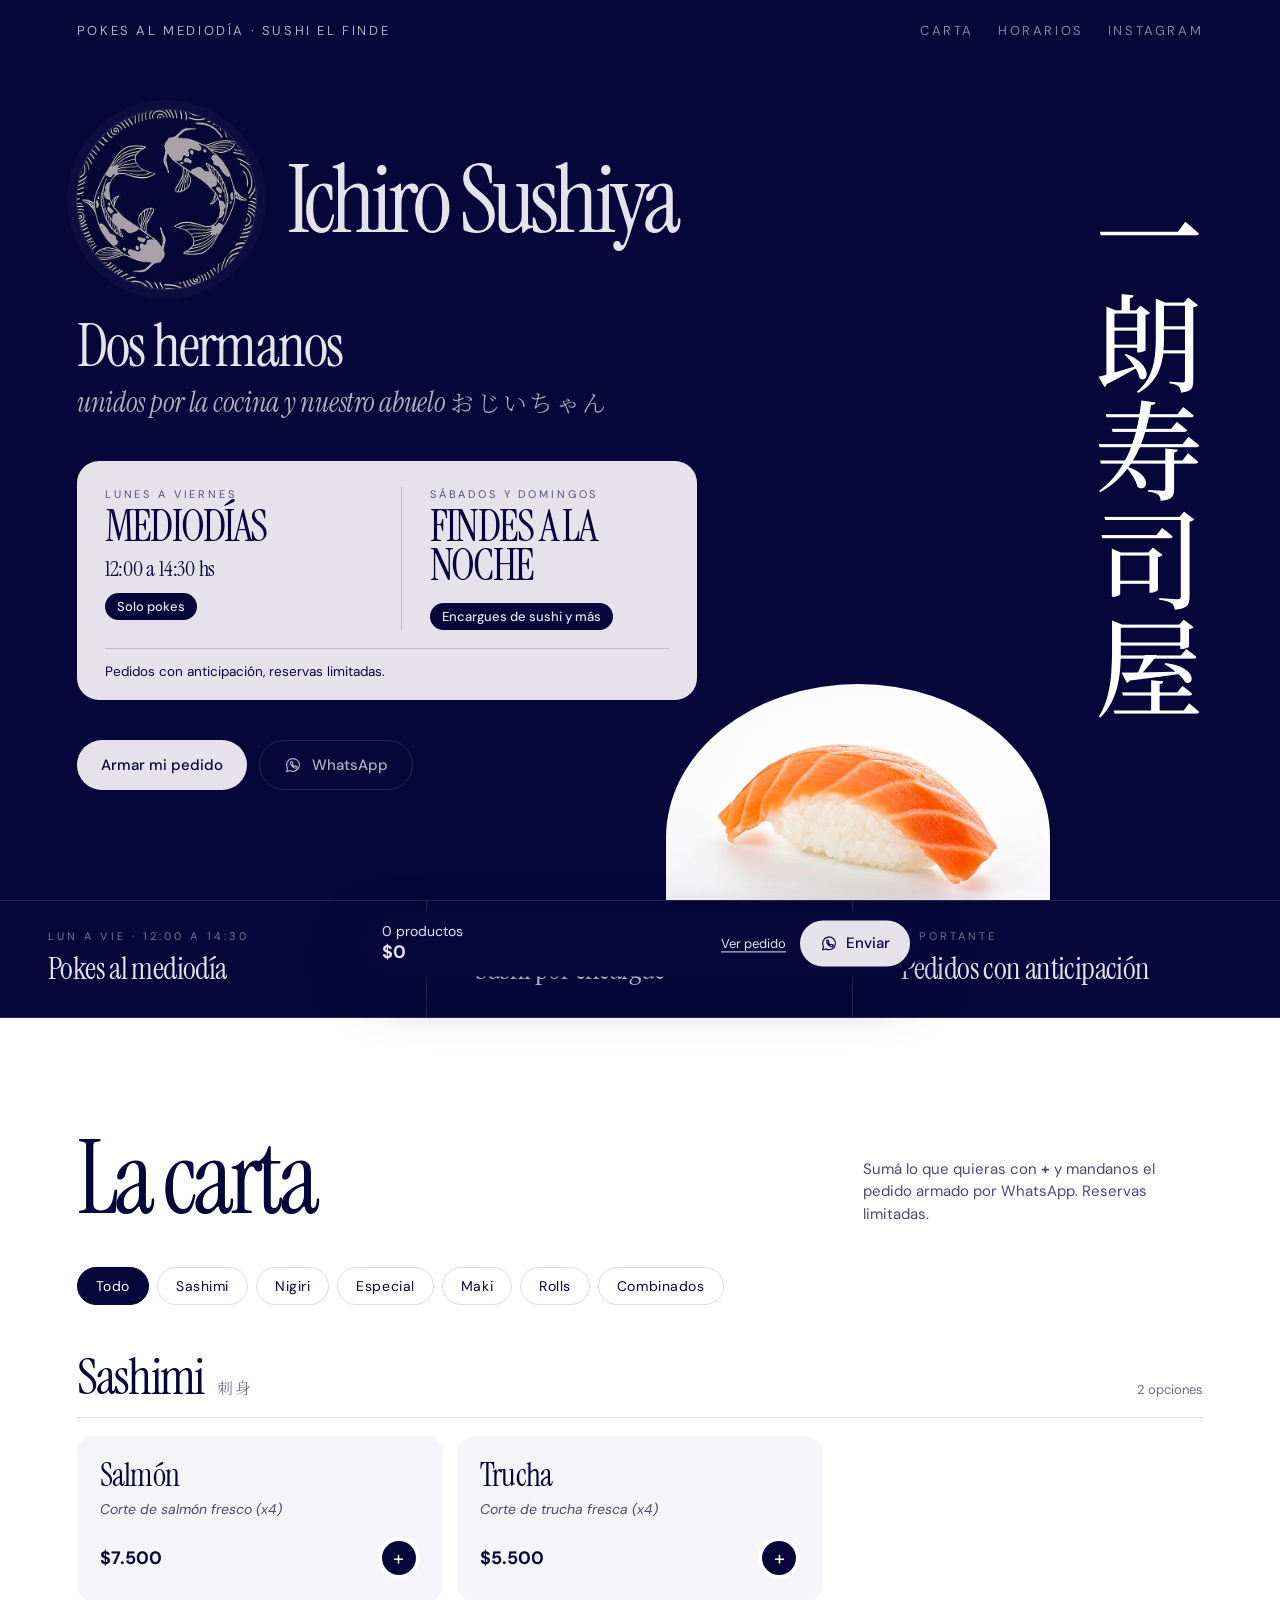
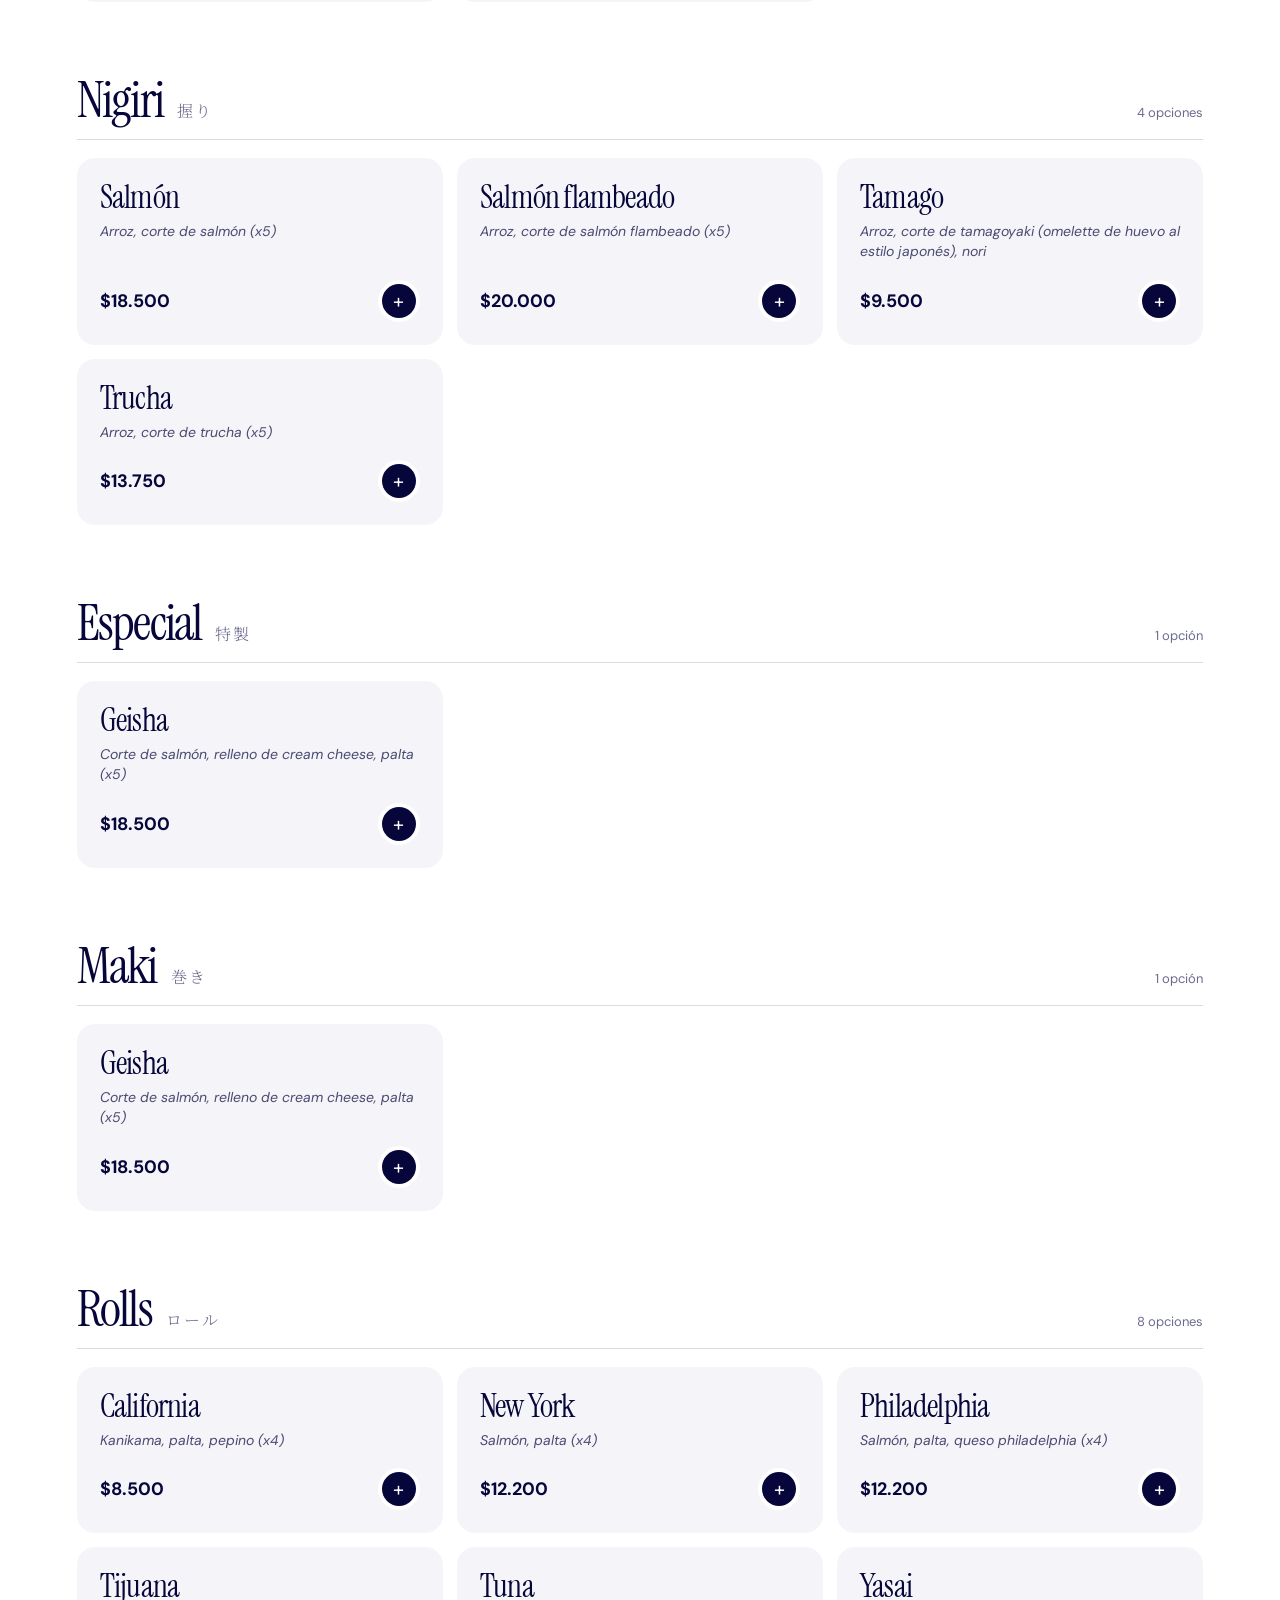
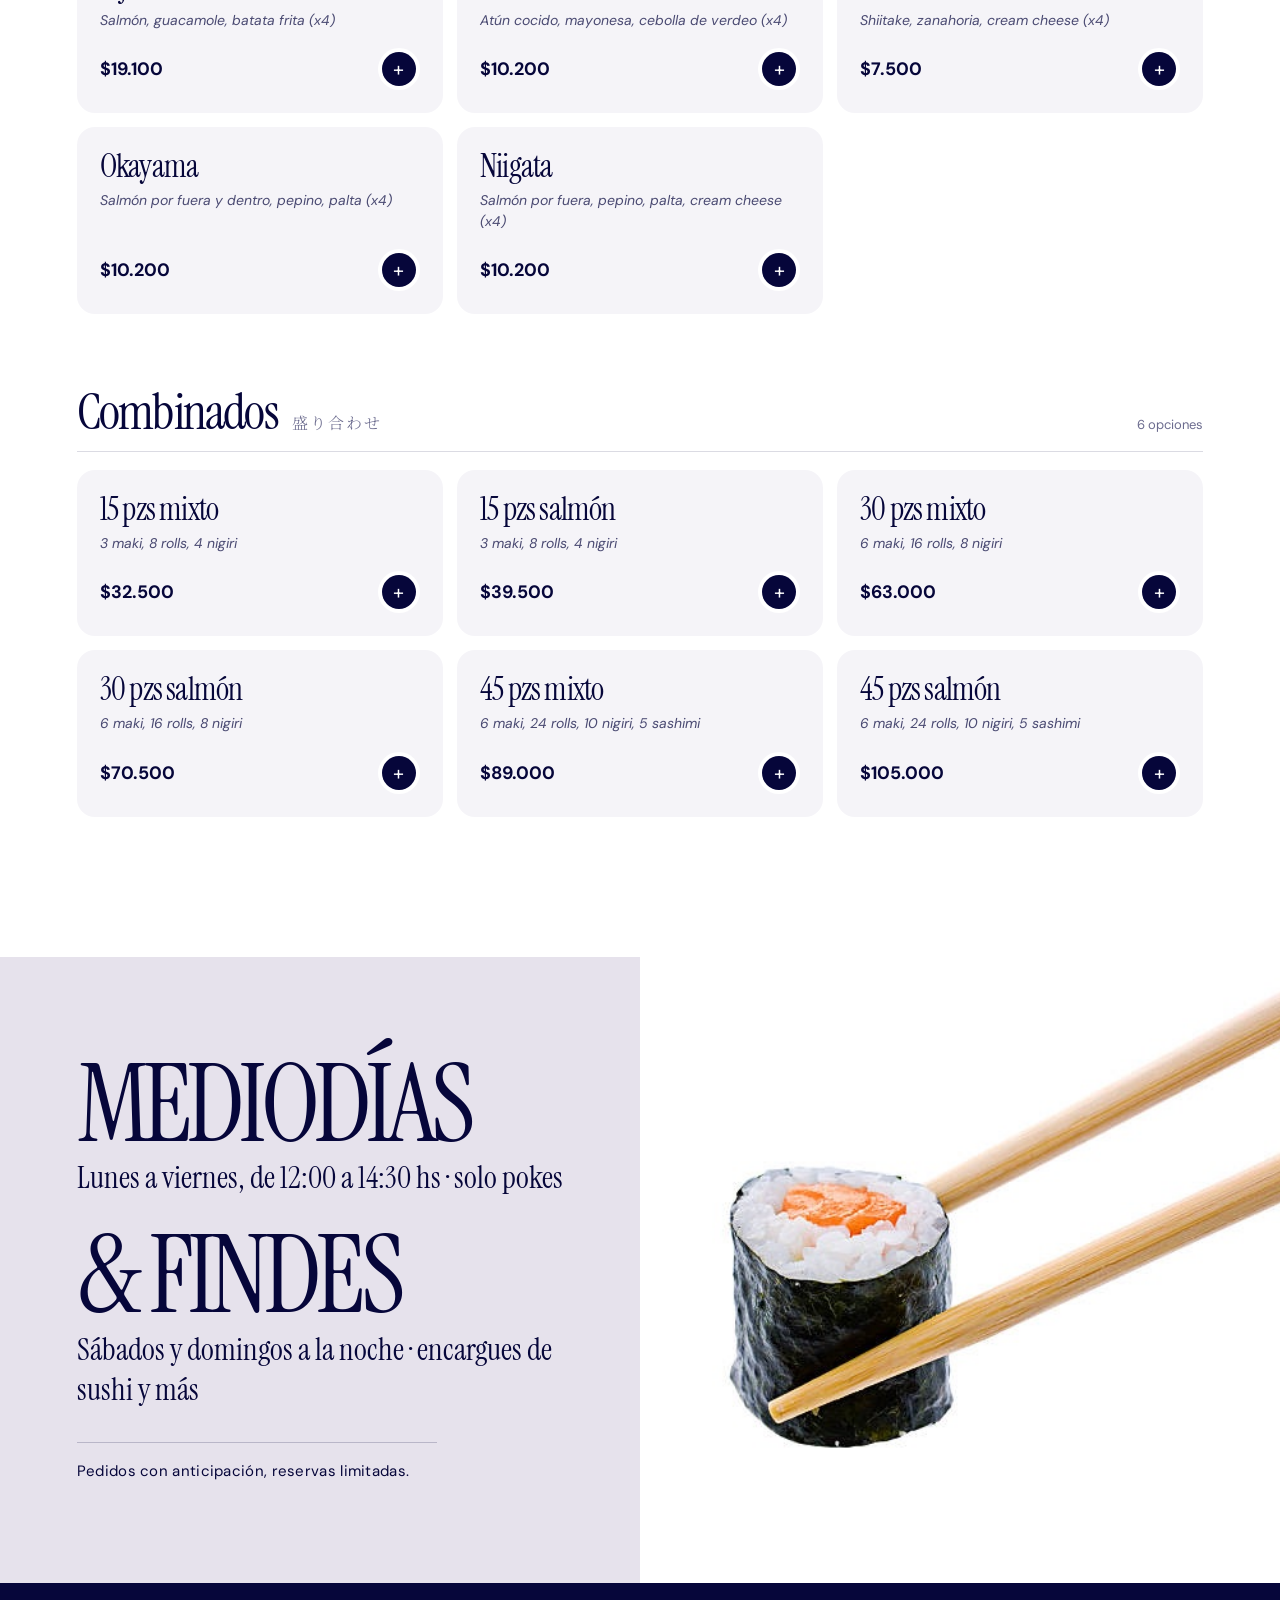
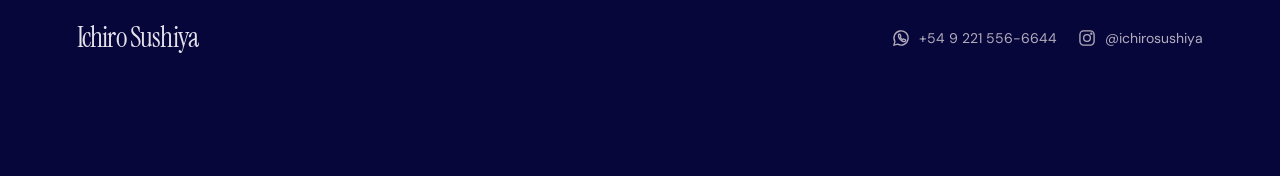
==== commit 7c639a0c: "Prototipo B: logo grande junto al nombre, kanji en blanco y cuadro de horarios nuevos Co-Authored-By" ====
--- a/prototipo-b/index.html
+++ b/prototipo-b/index.html
@@ -35,9 +35,10 @@
   .top a:hover { opacity: 1; }
   .top nav { display: flex; gap: 24px; }
   .hero-texto { position: relative; z-index: 1; max-width: 900px; }
-  .hero-texto .koi { width: 132px; aspect-ratio: 1; border-radius: 50%; background: url(../assets/img/koi.jpg) center/cover; margin-bottom: 36px; animation: girar 50s linear infinite; box-shadow: 0 0 0 1px var(--linea), 0 0 0 10px rgba(179,172,189,.04); }
+  .marca-fila { display: flex; align-items: center; gap: clamp(16px, 2.4vw, 36px); }
+  .hero-texto .koi { flex: none; width: clamp(84px, 14vw, 210px); aspect-ratio: 1; border-radius: 50%; background: url(../assets/img/koi.jpg) center/cover; animation: girar 50s linear infinite; box-shadow: 0 0 0 1px var(--linea), 0 0 0 10px rgba(179,172,189,.04); }
   @keyframes girar { to { transform: rotate(360deg); } }
-  .hero h1 { font-family: var(--font-display); font-weight: 400; font-size: clamp(44px, 9vw, 136px); line-height: .9; letter-spacing: -.05em; color: var(--lila-claro); white-space: nowrap; }
+  .hero h1 { font-family: var(--font-display); font-weight: 400; font-size: clamp(38px, 7.4vw, 124px); line-height: .9; letter-spacing: -.05em; color: var(--lila-claro); white-space: nowrap; }
   .hero .lema { margin-top: 28px; }
   .hero .lema strong { display: block; font-family: var(--font-display); font-weight: 400; font-size: clamp(36px, 4.6vw, 64px); line-height: 1; letter-spacing: -.03em; color: var(--lila-claro); }
   .hero .lema > span { display: block; font-family: var(--font-display); font-style: italic; font-size: clamp(20px, 2.2vw, 28px); margin-top: 8px; letter-spacing: -.01em; }
@@ -50,7 +51,16 @@
   .btn-2 { border: 1px solid var(--linea); }
   .btn-2:hover { background: var(--navy-2); }
   .btn svg { width: 18px; height: 18px; }
-  .kanji { position: relative; z-index: 1; writing-mode: vertical-rl; font-family: var(--font-jp); font-weight: 500; font-size: clamp(72px, 12vh, 132px); line-height: 1.02; color: transparent; -webkit-text-stroke: 1px var(--lila); opacity: .9; }
+  .kanji { position: relative; z-index: 1; writing-mode: vertical-rl; font-family: var(--font-jp); font-weight: 500; font-size: clamp(72px, 12vh, 132px); line-height: 1.02; color: #fff; }
+
+  /* Cuadro de horarios (misma estética que la sección de abajo) */
+  .horarios { margin-top: 40px; max-width: 620px; background: var(--lila-claro); color: var(--navy); border-radius: 22px; padding: 26px 28px 20px; display: grid; grid-template-columns: 1fr 1fr; gap: 0 28px; }
+  .horarios .turno + .turno { border-left: 1px solid rgba(6,6,58,.18); padding-left: 28px; }
+  .horarios small { display: block; font-size: 11px; letter-spacing: .26em; text-transform: uppercase; opacity: .65; }
+  .horarios h3 { font-family: var(--font-display); font-weight: 400; font-size: clamp(32px, 3.4vw, 46px); line-height: .9; letter-spacing: -.04em; text-transform: uppercase; margin: 6px 0 8px; }
+  .horarios .h { font-family: var(--font-display); font-size: 22px; letter-spacing: -.01em; }
+  .horarios .que { display: inline-block; margin-top: 10px; font-size: 13px; font-weight: 500; padding: 5px 12px; border-radius: 999px; background: var(--navy); color: var(--lila-claro); }
+  .horarios .aviso { grid-column: 1 / -1; margin-top: 18px; padding-top: 14px; border-top: 1px solid rgba(6,6,58,.18); font-size: 13.5px; }
   .salmon-flota { position: absolute; right: clamp(120px, 18vw, 300px); bottom: -40px; width: clamp(260px, 30vw, 460px); aspect-ratio: 1.5; background: url(../assets/img/nigiri.jpg) center/cover; border-radius: 50% 50% 0 0 / 60% 60% 0 0; mix-blend-mode: normal; z-index: 0; filter: saturate(1.05); }
 
   /* ---------- Info strip ---------- */
@@ -124,7 +134,9 @@
   @media (max-width: 820px) {
     .top nav { display: none; }
     .hero { grid-template-columns: 1fr; align-content: center; padding-top: 88px; padding-bottom: 220px; }
-    .kanji { position: absolute; right: 12px; top: 84px; font-size: 56px; opacity: .5; }
+    .kanji { order: -1; writing-mode: horizontal-tb; font-size: 34px; letter-spacing: .12em; margin-bottom: 28px; }
+    .horarios { grid-template-columns: 1fr; padding: 22px 20px 18px; }
+    .horarios .turno + .turno { border-left: 0; padding-left: 0; border-top: 1px solid rgba(6,6,58,.18); margin-top: 18px; padding-top: 18px; }
     .salmon-flota { right: -40px; width: 300px; }
     .strip { grid-template-columns: 1fr; }
     .strip div { border-right: 0; border-bottom: 1px solid var(--linea); }
@@ -143,13 +155,29 @@
 
 <header class="hero">
   <div class="top">
-    <span>Delivery · Sáb &amp; Dom</span>
+    <span>Pokes al mediodía · Sushi el finde</span>
     <nav><a href="#carta">Carta</a><a href="#delivery">Horarios</a><a class="js-ig" href="#" target="_blank" rel="noopener">Instagram</a></nav>
   </div>
   <div class="hero-texto">
-    <div class="koi" role="img" aria-label="Dos peces koi"></div>
-    <h1>Ichiro Sushiya</h1>
+    <div class="marca-fila">
+      <div class="koi" role="img" aria-label="Logo de Ichiro Sushiya: dos peces koi"></div>
+      <h1>Ichiro Sushiya</h1>
+    </div>
     <p class="lema"><strong>Dos hermanos</strong><span>unidos por la cocina y nuestro abuelo <span lang="ja">おじいちゃん</span></span></p>
+    <div class="horarios" aria-label="Horarios">
+      <div class="turno">
+        <small>Lunes a viernes</small>
+        <h3>Mediodías</h3>
+        <div class="h">12:00 a 14:30 hs</div>
+        <span class="que">Solo pokes</span>
+      </div>
+      <div class="turno">
+        <small>Sábados y domingos</small>
+        <h3>Findes a la noche</h3>
+        <span class="que">Encargues de sushi y más</span>
+      </div>
+      <p class="aviso">Pedidos con anticipación, reservas limitadas.</p>
+    </div>
     <div class="acciones">
       <a class="btn btn-1" href="#carta">Armar mi pedido</a>
       <a class="btn btn-2 js-wa" href="#" target="_blank" rel="noopener"><svg><use href="#i-wa"/></svg>WhatsApp</a>
@@ -160,8 +188,8 @@
 </header>
 
 <div class="strip">
-  <div><small>Sábados</small><b>14:00 a 20:00 hs</b></div>
-  <div><small>Domingos</small><b>Hasta las 12:00</b></div>
+  <div><small>Lun a vie · 12:00 a 14:30</small><b>Pokes al mediodía</b></div>
+  <div><small>Sáb y dom · noche</small><b>Sushi por encargue</b></div>
   <div><small>Importante</small><b>Pedidos con anticipación</b></div>
 </div>
 
@@ -176,10 +204,10 @@
 
 <section class="delivery" id="delivery">
   <div class="txt">
-    <h2>Delivery<br>sábados</h2>
-    <div class="h">De 14:00 a 20:00 hs</div>
-    <h2>&amp; domingos</h2>
-    <div class="h">Hasta las 12:00</div>
+    <h2>Mediodías</h2>
+    <div class="h">Lunes a viernes, de 12:00 a 14:30 hs · solo pokes</div>
+    <h2>&amp; findes</h2>
+    <div class="h">Sábados y domingos a la noche · encargues de sushi y más</div>
     <p class="aviso">Pedidos con anticipación, reservas limitadas.</p>
   </div>
   <div class="foto" role="img" aria-label="Maki de salmón con palitos"></div>
